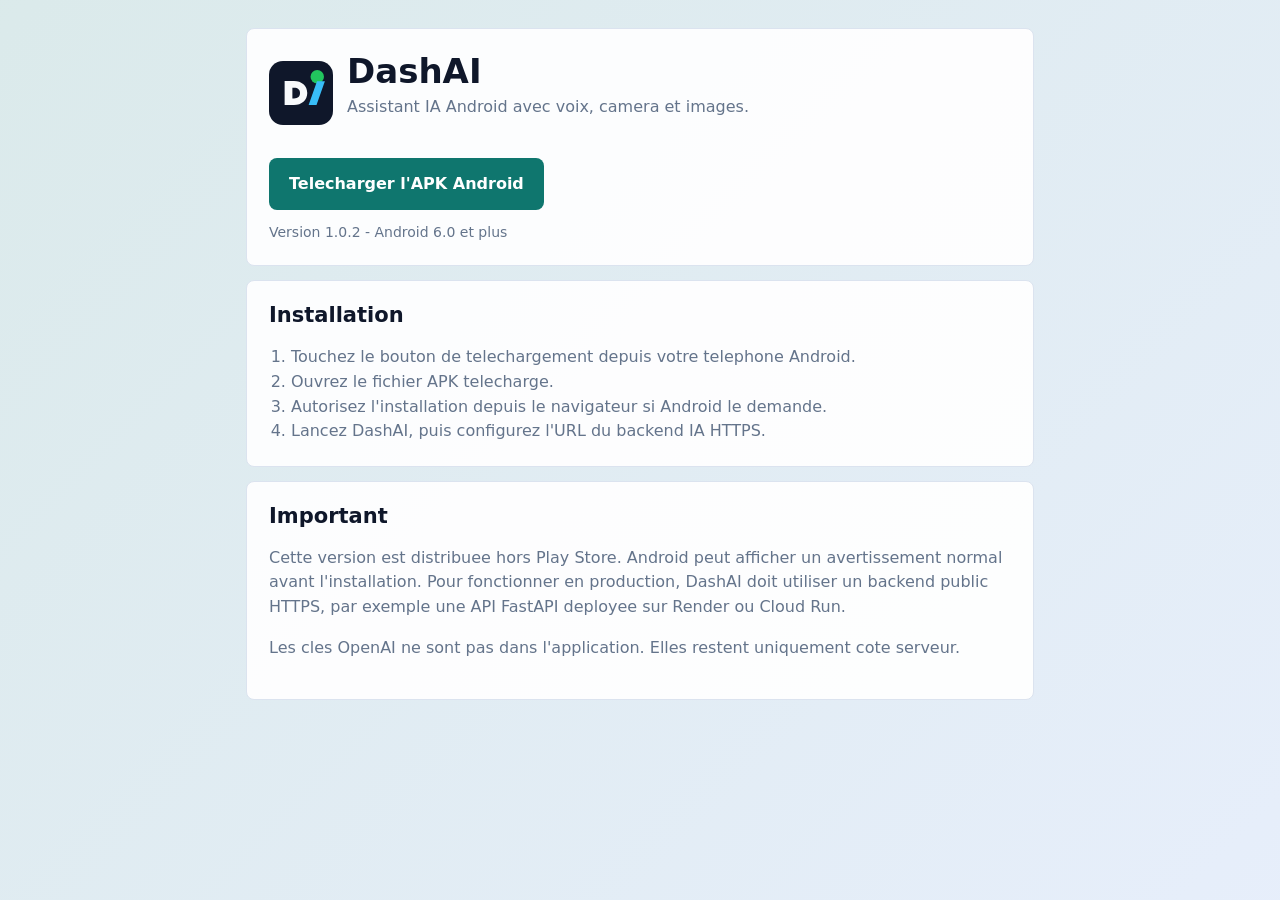
==== index.html @ f5103f13 "Prepare DashAI deployment" ====
<!doctype html>
<html lang="fr">
  <head>
    <meta charset="utf-8">
    <meta name="viewport" content="width=device-width, initial-scale=1">
    <meta name="theme-color" content="#0f172a">
    <title>Telecharger DashAI</title>
    <link rel="icon" href="./icon.svg" type="image/svg+xml">
    <link rel="stylesheet" href="./styles.css">
  </head>
  <body>
    <main class="page">
      <section class="hero">
        <div class="brand">
          <img src="./icon.svg" alt="" width="64" height="64">
          <div>
            <h1>DashAI</h1>
            <p>Assistant IA Android avec voix, camera et images.</p>
          </div>
        </div>

        <a class="download" href="./dashai-1.0.2.apk" download>
          Telecharger l'APK Android
        </a>

        <p class="version">Version 1.0.2 - Android 6.0 et plus</p>
      </section>

      <section class="panel">
        <h2>Installation</h2>
        <ol>
          <li>Touchez le bouton de telechargement depuis votre telephone Android.</li>
          <li>Ouvrez le fichier APK telecharge.</li>
          <li>Autorisez l'installation depuis le navigateur si Android le demande.</li>
          <li>Lancez DashAI, puis configurez l'URL du backend IA HTTPS.</li>
        </ol>
      </section>

      <section class="panel">
        <h2>Important</h2>
        <p>
          Cette version est distribuee hors Play Store. Android peut afficher un avertissement normal avant l'installation.
          Pour fonctionner en production, DashAI doit utiliser un backend public HTTPS, par exemple une API FastAPI deployee sur Render ou Cloud Run.
        </p>
        <p>
          Les cles OpenAI ne sont pas dans l'application. Elles restent uniquement cote serveur.
        </p>
      </section>
    </main>
  </body>
</html>
---- styles.css ----
:root {
  --bg: #f7fafc;
  --ink: #0f172a;
  --muted: #64748b;
  --line: #dbe3ef;
  --primary: #0f766e;
  --primary-dark: #115e59;
  font-family: Inter, ui-sans-serif, system-ui, -apple-system, BlinkMacSystemFont, "Segoe UI", sans-serif;
}

* {
  box-sizing: border-box;
}

body {
  margin: 0;
  min-height: 100vh;
  background: linear-gradient(135deg, rgba(15, 118, 110, 0.12), rgba(37, 99, 235, 0.08)), var(--bg);
  color: var(--ink);
}

.page {
  width: min(820px, 100%);
  margin: 0 auto;
  padding: 28px 16px 42px;
}

.hero,
.panel {
  background: rgba(255, 255, 255, 0.92);
  border: 1px solid var(--line);
  border-radius: 8px;
  padding: 22px;
  margin-bottom: 14px;
}

.brand {
  display: flex;
  gap: 14px;
  align-items: center;
}

h1,
h2,
p {
  margin-top: 0;
}

h1 {
  margin-bottom: 4px;
  font-size: 34px;
}

h2 {
  font-size: 21px;
}

p,
li {
  color: var(--muted);
  line-height: 1.55;
}

.download {
  display: inline-flex;
  min-height: 52px;
  align-items: center;
  justify-content: center;
  margin-top: 22px;
  padding: 0 20px;
  border-radius: 8px;
  background: var(--primary);
  color: #fff;
  text-decoration: none;
  font-weight: 700;
}

.download:hover {
  background: var(--primary-dark);
}

.version {
  margin: 12px 0 0;
  font-size: 14px;
}

ol {
  padding-left: 22px;
  margin-bottom: 0;
}

@media (max-width: 560px) {
  .brand {
    align-items: flex-start;
  }

  h1 {
    font-size: 29px;
  }

  .download {
    width: 100%;
  }
}
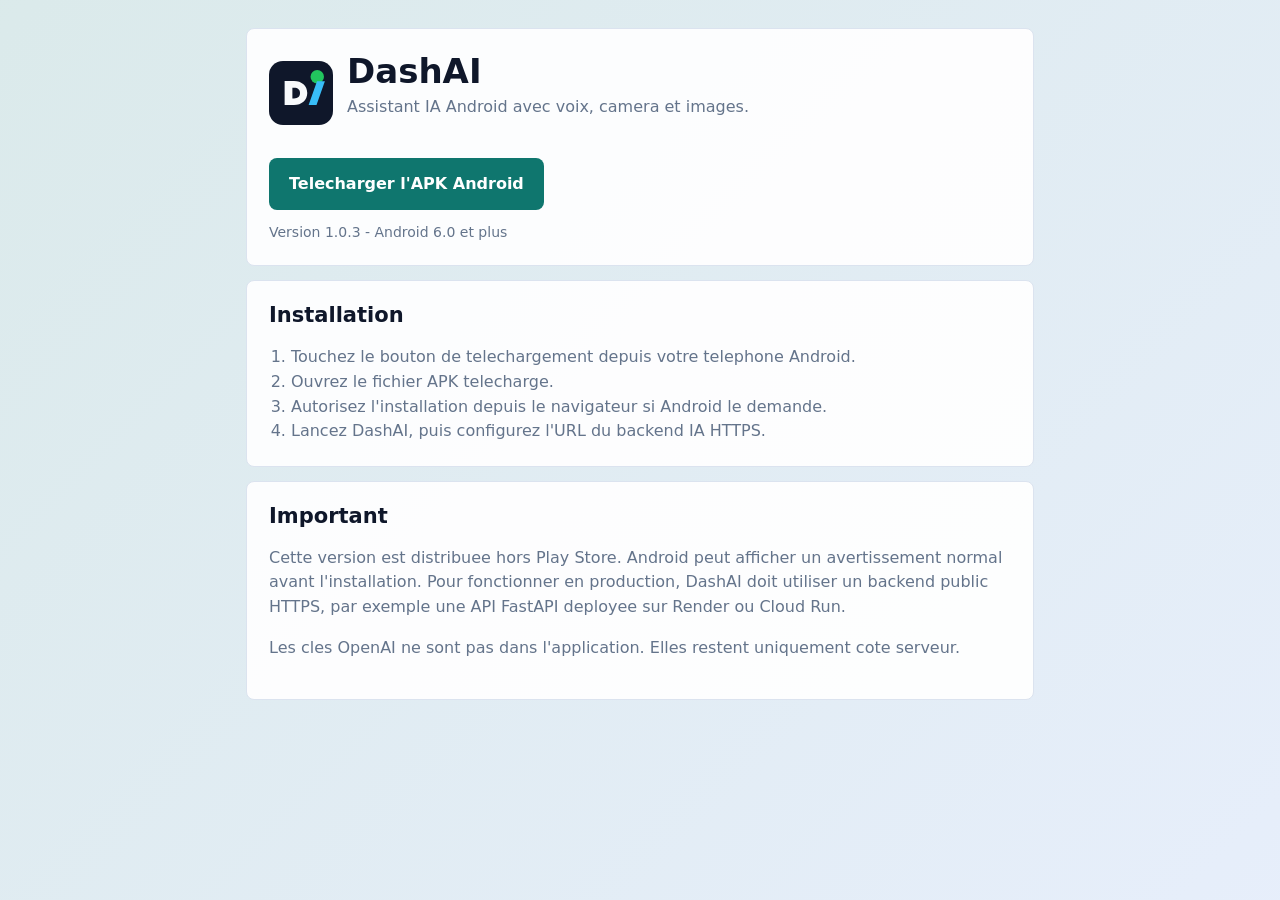
==== commit 40e9df37: "Hide backend settings and lock wake phrase" ====
--- a/index.html
+++ b/index.html
@@ -19,11 +19,11 @@
           </div>
         </div>
 
-        <a class="download" href="./dashai-1.0.2.apk" download>
+        <a class="download" href="./dashai-1.0.3.apk" download>
           Telecharger l'APK Android
         </a>
 
-        <p class="version">Version 1.0.2 - Android 6.0 et plus</p>
+        <p class="version">Version 1.0.3 - Android 6.0 et plus</p>
       </section>
 
       <section class="panel">
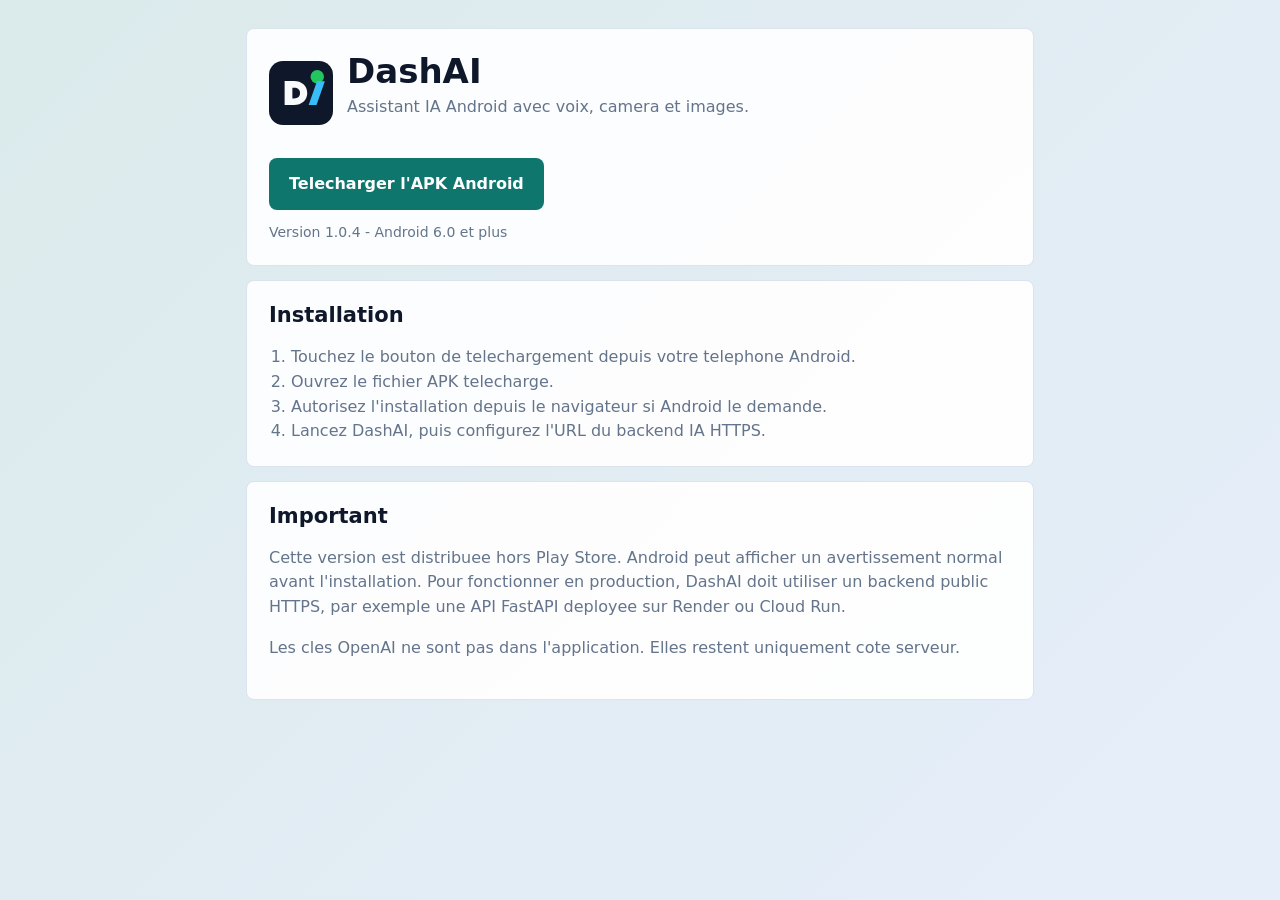
==== commit 874ce25a: "Fix public wake phrase flow" ====
--- a/index.html
+++ b/index.html
@@ -19,11 +19,11 @@
           </div>
         </div>
 
-        <a class="download" href="./dashai-1.0.3.apk" download>
+        <a class="download" href="./dashai-1.0.4.apk" download>
           Telecharger l'APK Android
         </a>
 
-        <p class="version">Version 1.0.3 - Android 6.0 et plus</p>
+        <p class="version">Version 1.0.4 - Android 6.0 et plus</p>
       </section>
 
       <section class="panel">
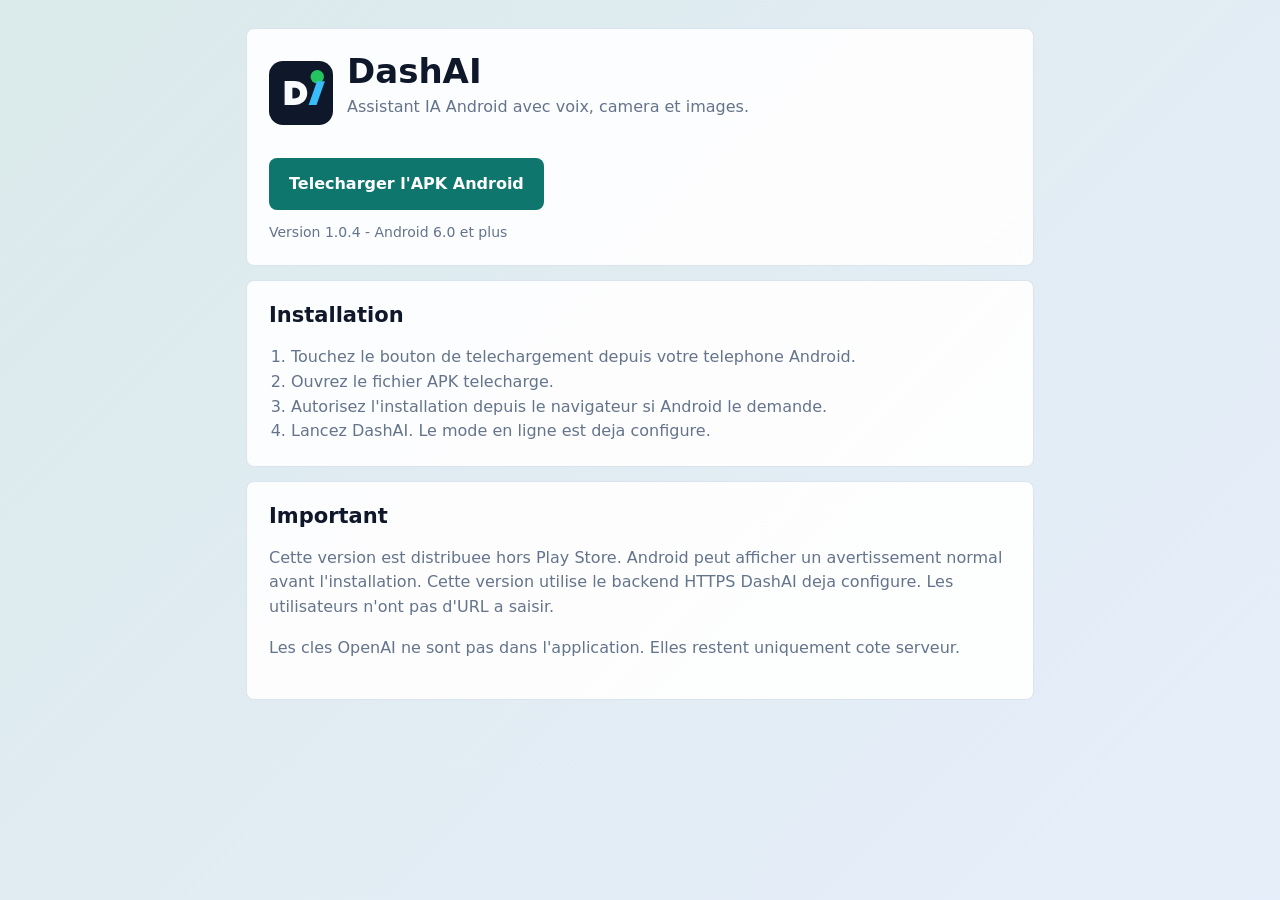
==== commit 2eced483: "Clarify public APK setup" ====
--- a/index.html
+++ b/index.html
@@ -32,7 +32,7 @@
           <li>Touchez le bouton de telechargement depuis votre telephone Android.</li>
           <li>Ouvrez le fichier APK telecharge.</li>
           <li>Autorisez l'installation depuis le navigateur si Android le demande.</li>
-          <li>Lancez DashAI, puis configurez l'URL du backend IA HTTPS.</li>
+          <li>Lancez DashAI. Le mode en ligne est deja configure.</li>
         </ol>
       </section>
 
@@ -40,7 +40,7 @@
         <h2>Important</h2>
         <p>
           Cette version est distribuee hors Play Store. Android peut afficher un avertissement normal avant l'installation.
-          Pour fonctionner en production, DashAI doit utiliser un backend public HTTPS, par exemple une API FastAPI deployee sur Render ou Cloud Run.
+          Cette version utilise le backend HTTPS DashAI deja configure. Les utilisateurs n'ont pas d'URL a saisir.
         </p>
         <p>
           Les cles OpenAI ne sont pas dans l'application. Elles restent uniquement cote serveur.
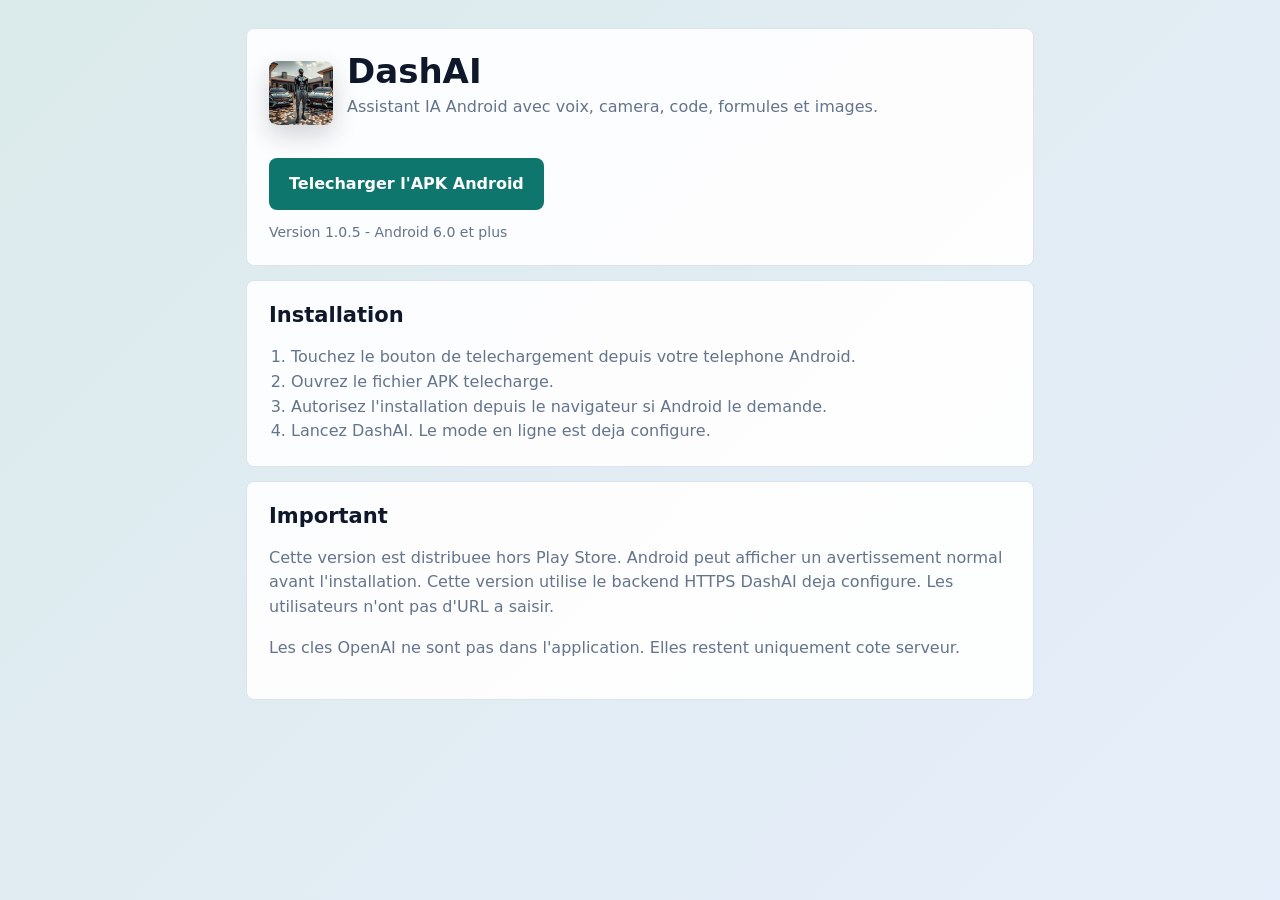
==== commit 9c109949: "Add complete assistant features and photo logo" ====
--- a/index.html
+++ b/index.html
@@ -5,25 +5,25 @@
     <meta name="viewport" content="width=device-width, initial-scale=1">
     <meta name="theme-color" content="#0f172a">
     <title>Telecharger DashAI</title>
-    <link rel="icon" href="./icon.svg" type="image/svg+xml">
+    <link rel="icon" href="./dashai-logo.png" type="image/png">
     <link rel="stylesheet" href="./styles.css">
   </head>
   <body>
     <main class="page">
       <section class="hero">
         <div class="brand">
-          <img src="./icon.svg" alt="" width="64" height="64">
+          <img src="./dashai-logo.png" alt="" width="64" height="64">
           <div>
             <h1>DashAI</h1>
-            <p>Assistant IA Android avec voix, camera et images.</p>
+            <p>Assistant IA Android avec voix, camera, code, formules et images.</p>
           </div>
         </div>
 
-        <a class="download" href="./dashai-1.0.4.apk" download>
+        <a class="download" href="./dashai-1.0.5.apk" download>
           Telecharger l'APK Android
         </a>
 
-        <p class="version">Version 1.0.4 - Android 6.0 et plus</p>
+        <p class="version">Version 1.0.5 - Android 6.0 et plus</p>
       </section>
 
       <section class="panel">
--- a/styles.css
+++ b/styles.css
@@ -38,6 +38,12 @@
   display: flex;
   gap: 14px;
   align-items: center;
+}
+
+.brand img {
+  border-radius: 8px;
+  object-fit: cover;
+  box-shadow: 0 10px 24px rgba(15, 23, 42, 0.18);
 }
 
 h1,
